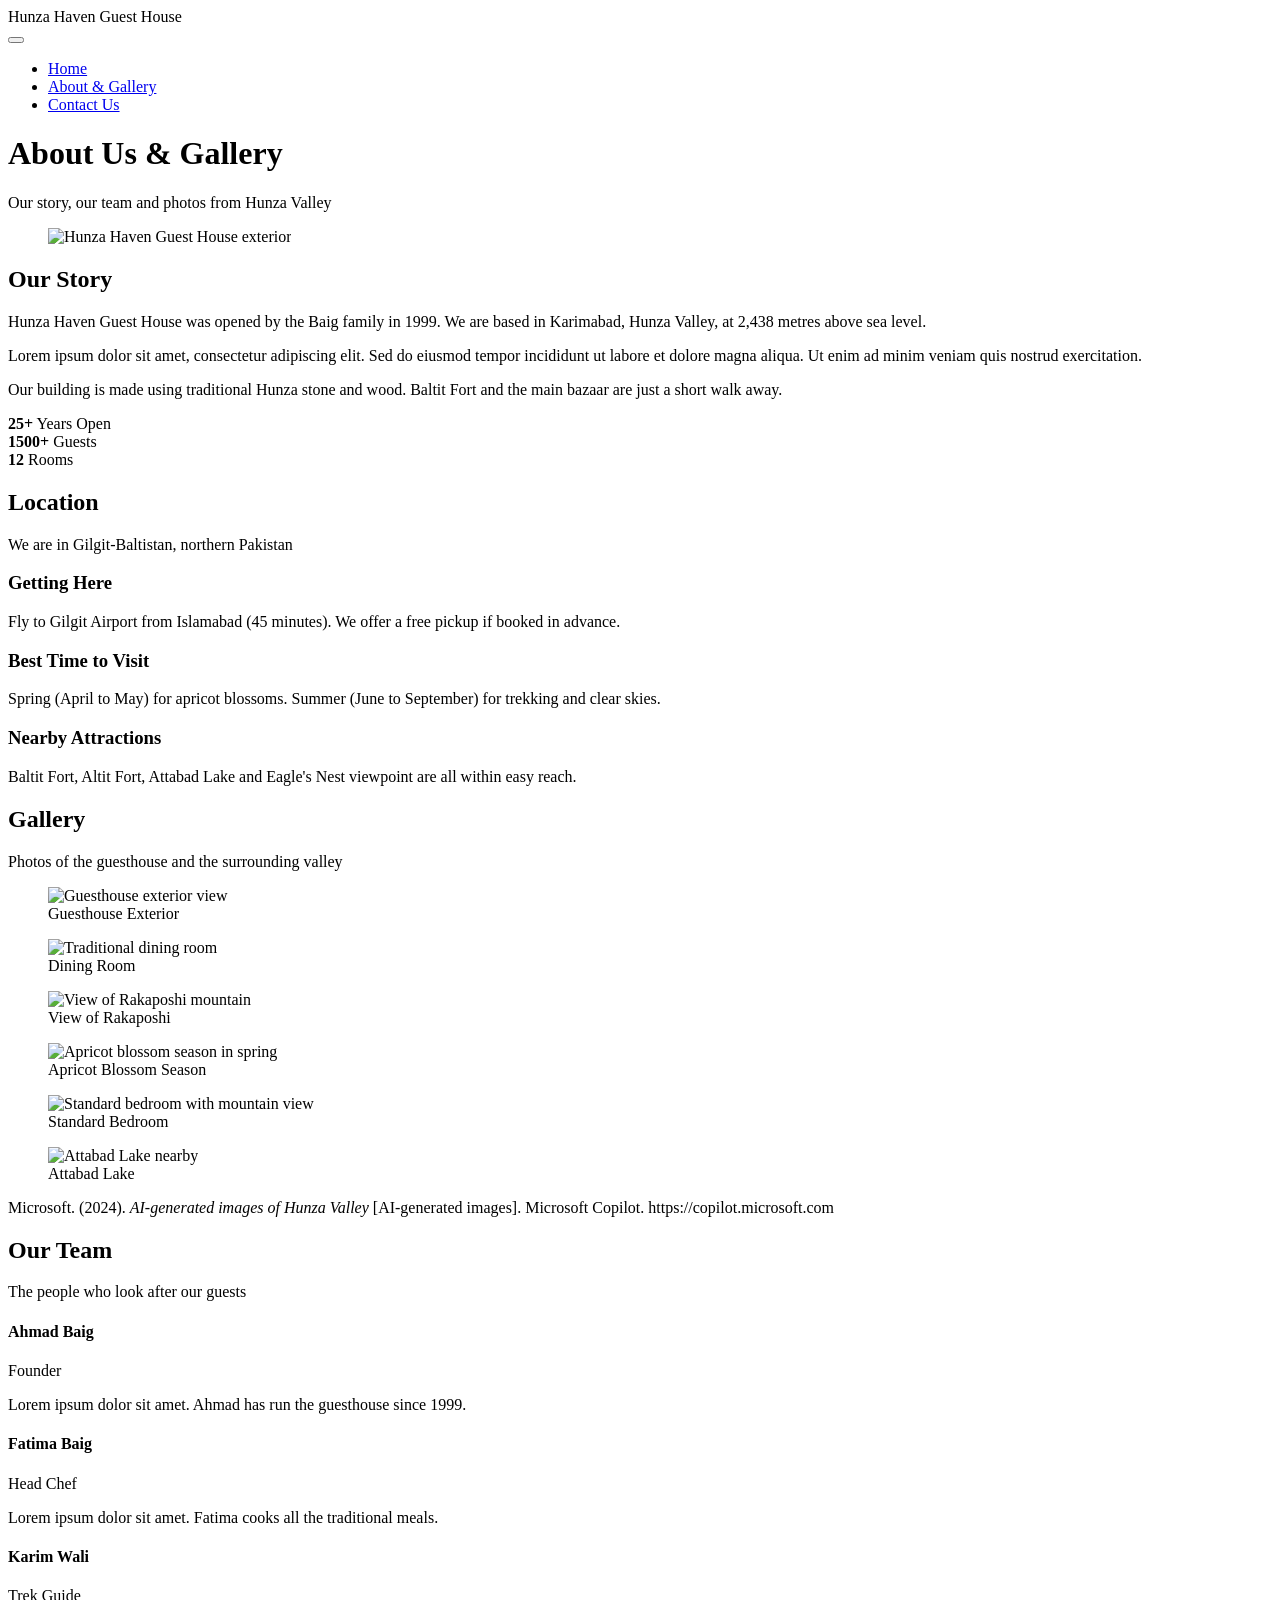
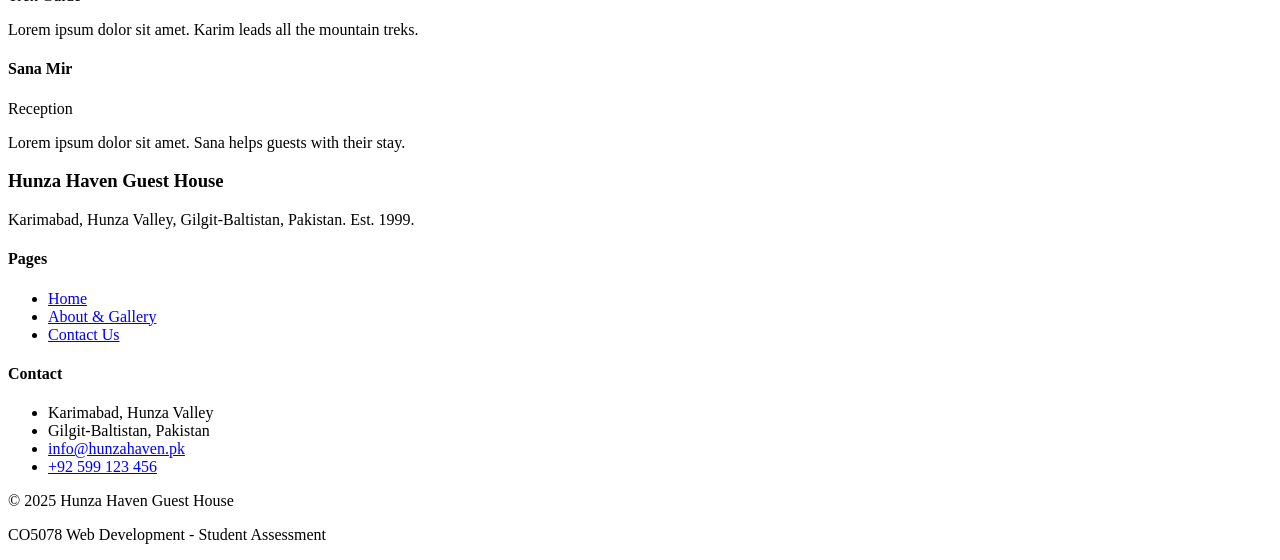
==== about.html @ 87c677ec "Add files via upload new" ====
﻿<!DOCTYPE html>
<!--
    Hunza Haven Guest House - About Us & Gallery
    Student: CO5078 Web Development Assessment 1
    Validated: https://validator.w3.org
-->
<html lang="en">
<head>
    <meta charset="UTF-8" />
    <meta name="viewport" content="width=device-width, initial-scale=1.0" />
    <meta name="description" content="About Hunza Haven Guest House - our story, team and gallery." />
    <title>About &amp; Gallery | Hunza Haven Guest House</title>
    <link rel="stylesheet" href="root/style.css" />
</head>
<body>

    <!-- Navigation -->
    <nav>
        <div class="site-name">Hunza Haven Guest House</div>

        <button class="hamburger" id="hamburger" aria-label="Open navigation menu">
            <span></span>
            <span></span>
            <span></span>
        </button>

        <ul class="nav-links" id="navLinks">
            <li><a href="index.html">Home</a></li>
            <li><a href="about.html" class="active">About &amp; Gallery</a></li>
            <li><a href="contact.html">Contact Us</a></li>
        </ul>
    </nav>

    <!-- Page Header -->
    <header class="page-header">
        <h1>About Us &amp; Gallery</h1>
        <p>Our story, our team and photos from Hunza Valley</p>
    </header>

    <!-- Main Content -->
    <main>

        <!-- About -->
        <section>
            <div class="about-flex">

                <!-- Image placeholder - replace with real photo when available -->
                <!-- Image generated using Microsoft Copilot AI (2024). Hunza guesthouse [AI-generated image]. Microsoft. https://copilot.microsoft.com -->
                <figure>
                    <img src="assets/image7.jpg" alt="Hunza Haven Guest House exterior" class="about-img" />
                    <figcaption style="display:none;">Hunza Haven Guest House, Karimabad</figcaption>
                </figure>

                <div class="about-text">
                    <h2>Our Story</h2>
                    <p>Hunza Haven Guest House was opened by the Baig family in 1999. We are based in Karimabad, Hunza Valley, at 2,438 metres above sea level.</p>
                    <p>Lorem ipsum dolor sit amet, consectetur adipiscing elit. Sed do eiusmod tempor incididunt ut labore et dolore magna aliqua. Ut enim ad minim veniam quis nostrud exercitation.</p>
                    <p>Our building is made using traditional Hunza stone and wood. Baltit Fort and the main bazaar are just a short walk away.</p>

                    <div class="stats">
                        <div class="stat">
                            <strong>25+</strong>
                            <span>Years Open</span>
                        </div>
                        <div class="stat">
                            <strong>1500+</strong>
                            <span>Guests</span>
                        </div>
                        <div class="stat">
                            <strong>12</strong>
                            <span>Rooms</span>
                        </div>
                    </div>
                </div>

            </div>
        </section>

        <!-- Location -->
        <section class="grey">
            <h2 class="section-title">Location</h2>
            <p class="section-sub">We are in Gilgit-Baltistan, northern Pakistan</p>

            <div class="cards">
                <div class="card">
                    <h3>Getting Here</h3>
                    <p>Fly to Gilgit Airport from Islamabad (45 minutes). We offer a free pickup if booked in advance.</p>
                </div>
                <div class="card">
                    <h3>Best Time to Visit</h3>
                    <p>Spring (April to May) for apricot blossoms. Summer (June to September) for trekking and clear skies.</p>
                </div>
                <div class="card">
                    <h3>Nearby Attractions</h3>
                    <p>Baltit Fort, Altit Fort, Attabad Lake and Eagle's Nest viewpoint are all within easy reach.</p>
                </div>
            </div>
        </section>

        <!-- Gallery -->
        <section>
            <h2 class="section-title">Gallery</h2>
            <p class="section-sub">Photos of the guesthouse and the surrounding valley</p>

            <!--
                Image references (APA 7th):
                Microsoft. (2024). AI-generated images of Hunza Valley [AI-generated images]. Microsoft Copilot. https://copilot.microsoft.com
            -->
            <div class="gallery">

                <figure>
                    <!-- Replace image1.jpg with your own photo file name -->
                    <img src="assets/image1.jpg" alt="Guesthouse exterior view" class="gallery-img" />
                    <figcaption>Guesthouse Exterior</figcaption>
                </figure>

                <figure>
                    <!-- Replace image2.jpg with your own photo file name -->
                    <img src="assets/image2.jpg" alt="Traditional dining room" class="gallery-img" />
                    <figcaption>Dining Room</figcaption>
                </figure>

                <figure>
                    <!-- Replace image3.jpg with your own photo file name -->
                    <img src="assets/image3.jpg" alt="View of Rakaposhi mountain" class="gallery-img" />
                    <figcaption>View of Rakaposhi</figcaption>
                </figure>

                <figure>
                    <!-- Replace image4.jpg with your own photo file name -->
                    <img src="assets/image4.jpg" alt="Apricot blossom season in spring" class="gallery-img" />
                    <figcaption>Apricot Blossom Season</figcaption>
                </figure>

                <figure>
                    <!-- Replace image5.jpg with your own photo file name -->
                    <img src="assets/image5.jpg" alt="Standard bedroom with mountain view" class="gallery-img" />
                    <figcaption>Standard Bedroom</figcaption>
                </figure>

                <figure>
                    <!-- Replace image6.jpg with your own photo file name -->
                    <img src="assets/image6.jpg" alt="Attabad Lake nearby" class="gallery-img" />
                    <figcaption>Attabad Lake</figcaption>
                </figure>

            </div>

            <p class="ref-note">
                Microsoft. (2024). <em>AI-generated images of Hunza Valley</em> [AI-generated images]. Microsoft Copilot. https://copilot.microsoft.com
            </p>
        </section>

        <!-- Team -->
        <section class="grey">
            <h2 class="section-title">Our Team</h2>
            <p class="section-sub">The people who look after our guests</p>

            <div class="team-cards">

                <div class="team-card">
                    <div class="team-avatar" role="img" aria-label="Ahmad Baig photo placeholder"></div>
                    <h4>Ahmad Baig</h4>
                    <p class="role">Founder</p>
                    <p>Lorem ipsum dolor sit amet. Ahmad has run the guesthouse since 1999.</p>
                </div>

                <div class="team-card">
                    <div class="team-avatar" role="img" aria-label="Fatima Baig photo placeholder"></div>
                    <h4>Fatima Baig</h4>
                    <p class="role">Head Chef</p>
                    <p>Lorem ipsum dolor sit amet. Fatima cooks all the traditional meals.</p>
                </div>

                <div class="team-card">
                    <div class="team-avatar" role="img" aria-label="Karim Wali photo placeholder"></div>
                    <h4>Karim Wali</h4>
                    <p class="role">Trek Guide</p>
                    <p>Lorem ipsum dolor sit amet. Karim leads all the mountain treks.</p>
                </div>

                <div class="team-card">
                    <div class="team-avatar" role="img" aria-label="Sana Mir photo placeholder"></div>
                    <h4>Sana Mir</h4>
                    <p class="role">Reception</p>
                    <p>Lorem ipsum dolor sit amet. Sana helps guests with their stay.</p>
                </div>

            </div>
        </section>

    </main>

    <!-- Footer -->
    <footer>
        <div class="footer-flex">
            <div class="footer-brand">
                <h3>Hunza Haven Guest House</h3>
                <p>Karimabad, Hunza Valley, Gilgit-Baltistan, Pakistan. Est. 1999.</p>
            </div>
            <div class="footer-col">
                <h4>Pages</h4>
                <ul>
                    <li><a href="index.html">Home</a></li>
                    <li><a href="about.html">About &amp; Gallery</a></li>
                    <li><a href="contact.html">Contact Us</a></li>
                </ul>
            </div>
            <div class="footer-col">
                <h4>Contact</h4>
                <ul>
                    <li><span>Karimabad, Hunza Valley</span></li>
                    <li><span>Gilgit-Baltistan, Pakistan</span></li>
                    <li><a href="mailto:info@hunzahaven.pk">info@hunzahaven.pk</a></li>
                    <li><a href="tel:+92599123456">+92 599 123 456</a></li>
                </ul>
            </div>
        </div>
        <div class="footer-bottom">
            <p>&copy; 2025 Hunza Haven Guest House</p>
            <p>CO5078 Web Development - Student Assessment</p>
        </div>
    </footer>

    <script src="root/main.js"></script>
</body>
</html>
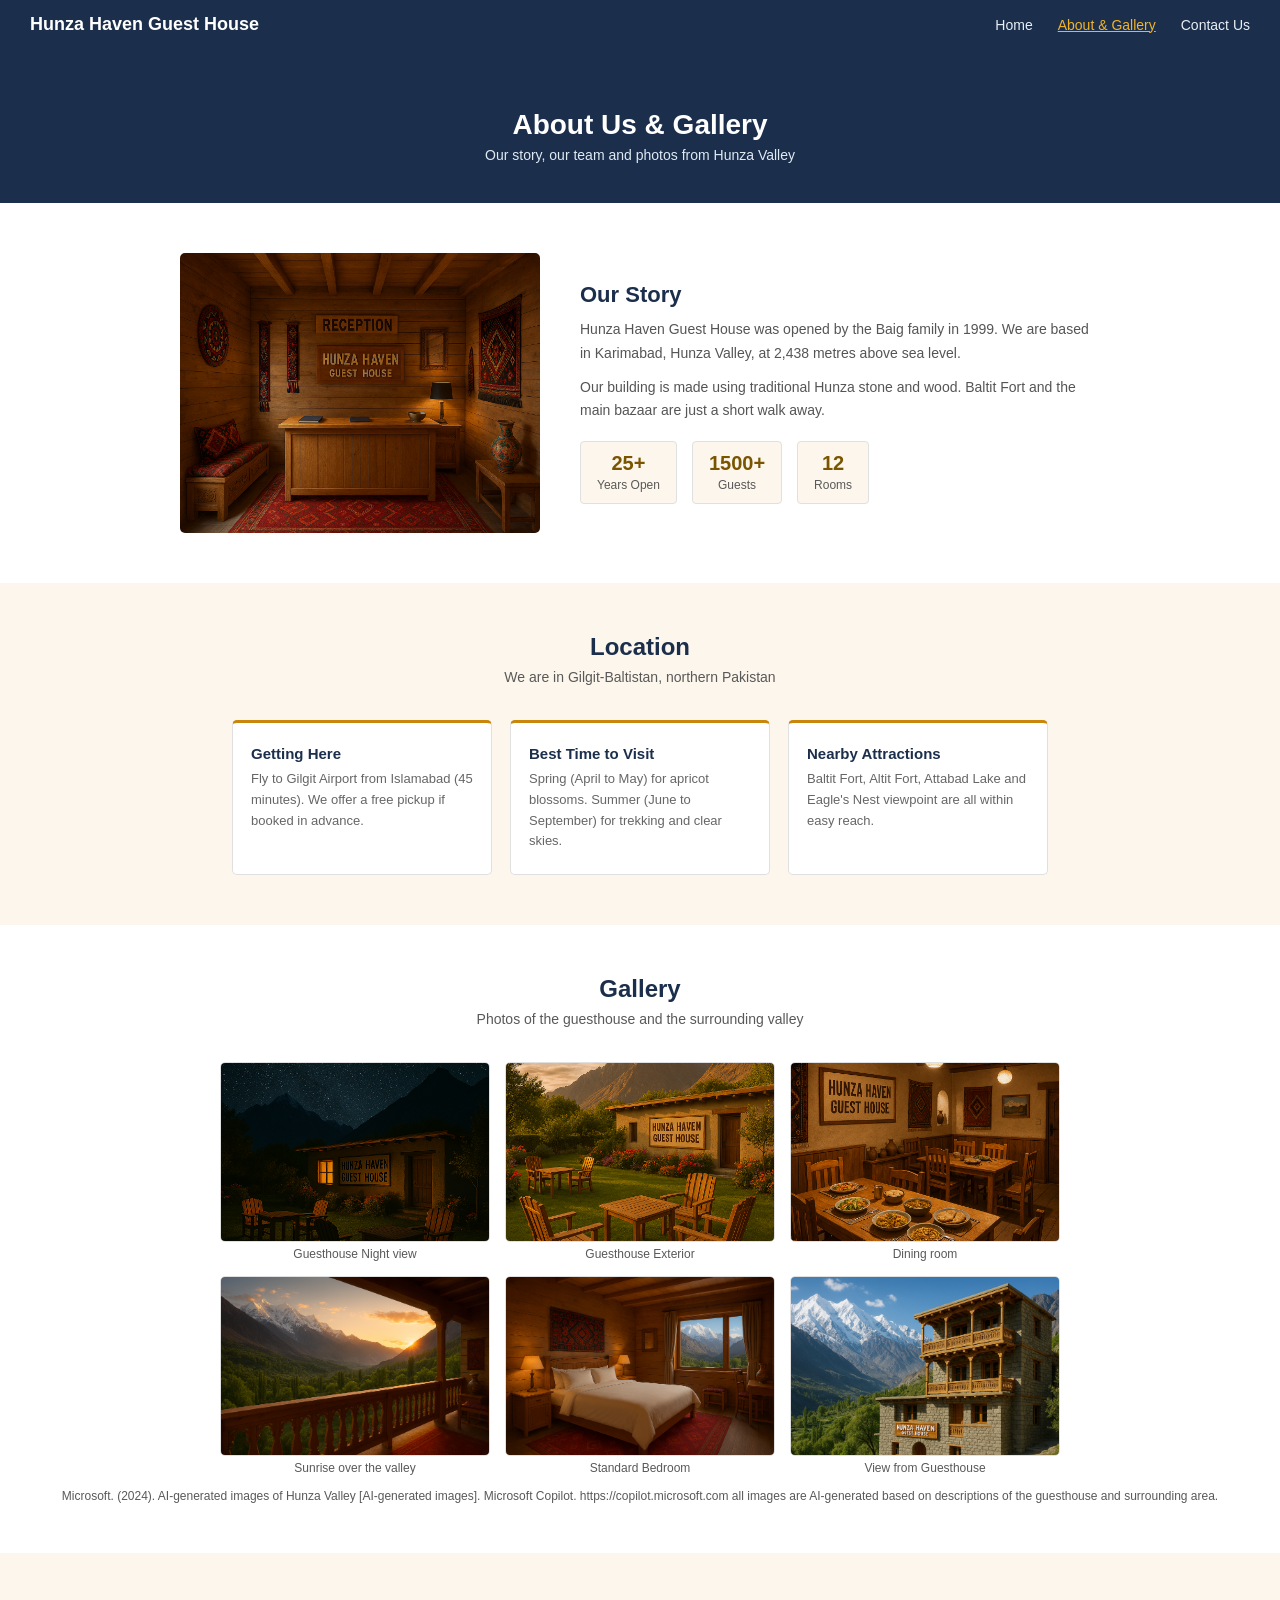
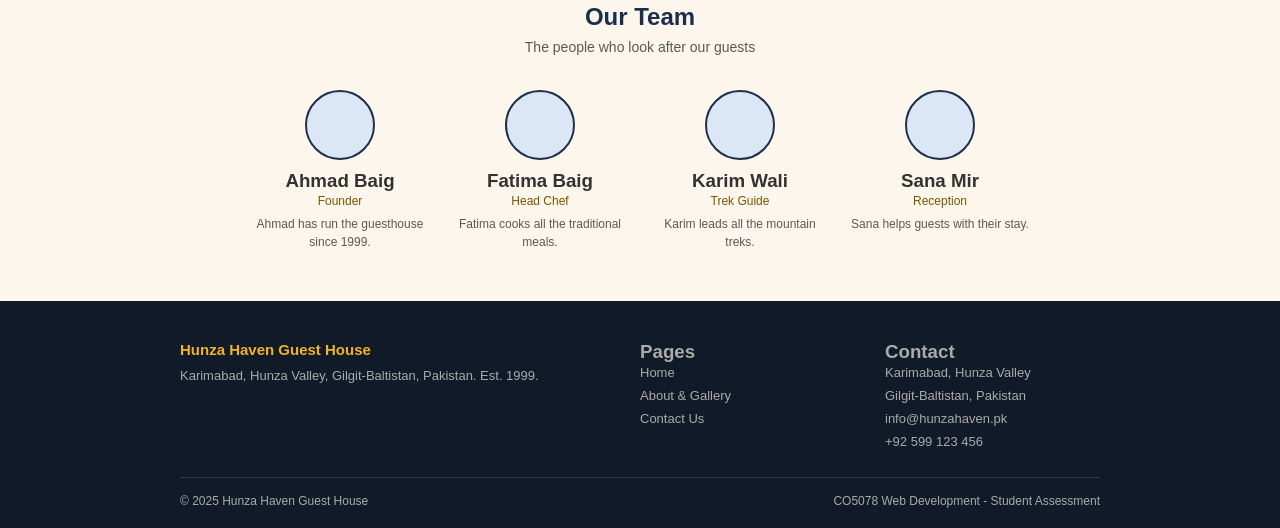
==== commit 0211ad11: "all changes" ====
--- a/about.html
+++ b/about.html
@@ -1,29 +1,20 @@
 ﻿<!DOCTYPE html>
-<!--
-    Hunza Haven Guest House - About Us & Gallery
-    Student: CO5078 Web Development Assessment 1
-    Validated: https://validator.w3.org
--->
 <html lang="en">
 <head>
-    <meta charset="UTF-8" />
-    <meta name="viewport" content="width=device-width, initial-scale=1.0" />
-    <meta name="description" content="About Hunza Haven Guest House - our story, team and gallery." />
+    <meta charset="UTF-8">
+    <meta name="viewport" content="width=device-width, initial-scale=1.0">
+    <meta name="description" content="About Hunza Haven Guest House - our story, team and gallery.">
     <title>About &amp; Gallery | Hunza Haven Guest House</title>
-    <link rel="stylesheet" href="root/style.css" />
+    <link rel="stylesheet" href="root/style.css">
 </head>
 <body>
-
-    <!-- Navigation -->
     <nav>
         <div class="site-name">Hunza Haven Guest House</div>
-
         <button class="hamburger" id="hamburger" aria-label="Open navigation menu">
             <span></span>
             <span></span>
             <span></span>
         </button>
-
         <ul class="nav-links" id="navLinks">
             <li><a href="index.html">Home</a></li>
             <li><a href="about.html" class="active">About &amp; Gallery</a></li>
@@ -31,32 +22,22 @@
         </ul>
     </nav>
 
-    <!-- Page Header -->
     <header class="page-header">
         <h1>About Us &amp; Gallery</h1>
         <p>Our story, our team and photos from Hunza Valley</p>
     </header>
 
-    <!-- Main Content -->
     <main>
-
-        <!-- About -->
-        <section>
+        <section aria-labelledby="about-heading">
             <div class="about-flex">
-
-                <!-- Image placeholder - replace with real photo when available -->
-                <!-- Image generated using Microsoft Copilot AI (2024). Hunza guesthouse [AI-generated image]. Microsoft. https://copilot.microsoft.com -->
                 <figure>
-                    <img src="assets/image7.jpg" alt="Hunza Haven Guest House exterior" class="about-img" />
+                    <img src="assets/image7.jpg" alt="Hunza Haven Guest House exterior" class="about-img">
                     <figcaption style="display:none;">Hunza Haven Guest House, Karimabad</figcaption>
                 </figure>
-
                 <div class="about-text">
-                    <h2>Our Story</h2>
+                    <h2 id="about-heading">Our Story</h2>
                     <p>Hunza Haven Guest House was opened by the Baig family in 1999. We are based in Karimabad, Hunza Valley, at 2,438 metres above sea level.</p>
-                    <p>Lorem ipsum dolor sit amet, consectetur adipiscing elit. Sed do eiusmod tempor incididunt ut labore et dolore magna aliqua. Ut enim ad minim veniam quis nostrud exercitation.</p>
                     <p>Our building is made using traditional Hunza stone and wood. Baltit Fort and the main bazaar are just a short walk away.</p>
-
                     <div class="stats">
                         <div class="stat">
                             <strong>25+</strong>
@@ -72,15 +53,12 @@
                         </div>
                     </div>
                 </div>
-
             </div>
         </section>
 
-        <!-- Location -->
         <section class="grey">
             <h2 class="section-title">Location</h2>
             <p class="section-sub">We are in Gilgit-Baltistan, northern Pakistan</p>
-
             <div class="cards">
                 <div class="card">
                     <h3>Getting Here</h3>
@@ -97,101 +75,72 @@
             </div>
         </section>
 
-        <!-- Gallery -->
-        <section>
-            <h2 class="section-title">Gallery</h2>
+        <section aria-labelledby="gallery-heading">
+            <h2 id="gallery-heading" class="section-title">Gallery</h2>
             <p class="section-sub">Photos of the guesthouse and the surrounding valley</p>
-
-            <!--
-                Image references (APA 7th):
-                Microsoft. (2024). AI-generated images of Hunza Valley [AI-generated images]. Microsoft Copilot. https://copilot.microsoft.com
-            -->
             <div class="gallery">
-
                 <figure>
-                    <!-- Replace image1.jpg with your own photo file name -->
-                    <img src="assets/image1.jpg" alt="Guesthouse exterior view" class="gallery-img" />
+                    <img src="assets/image1.jpg" alt="Guesthouse exterior view" class="gallery-img">
+                    <figcaption>Guesthouse Night view</figcaption>
+                </figure>
+                <figure>
+                    <img src="assets/image2.jpg" alt="Traditional dining room" class="gallery-img">
                     <figcaption>Guesthouse Exterior</figcaption>
                 </figure>
-
                 <figure>
-                    <!-- Replace image2.jpg with your own photo file name -->
-                    <img src="assets/image2.jpg" alt="Traditional dining room" class="gallery-img" />
-                    <figcaption>Dining Room</figcaption>
+                    <img src="assets/image3.jpg" alt="View of Rakaposhi mountain" class="gallery-img">
+                    <figcaption>Dining room </figcaption>
                 </figure>
-
                 <figure>
-                    <!-- Replace image3.jpg with your own photo file name -->
-                    <img src="assets/image3.jpg" alt="View of Rakaposhi mountain" class="gallery-img" />
-                    <figcaption>View of Rakaposhi</figcaption>
+                    <img src="assets/image4.jpg" alt="Apricot blossom season in spring" class="gallery-img">
+                    <figcaption>Sunrise over the valley</figcaption>
                 </figure>
-
                 <figure>
-                    <!-- Replace image4.jpg with your own photo file name -->
-                    <img src="assets/image4.jpg" alt="Apricot blossom season in spring" class="gallery-img" />
-                    <figcaption>Apricot Blossom Season</figcaption>
-                </figure>
-
-                <figure>
-                    <!-- Replace image5.jpg with your own photo file name -->
-                    <img src="assets/image5.jpg" alt="Standard bedroom with mountain view" class="gallery-img" />
+                    <img src="assets/image5.jpg" alt="Standard bedroom with mountain view" class="gallery-img">
                     <figcaption>Standard Bedroom</figcaption>
                 </figure>
-
                 <figure>
-                    <!-- Replace image6.jpg with your own photo file name -->
-                    <img src="assets/image6.jpg" alt="Attabad Lake nearby" class="gallery-img" />
-                    <figcaption>Attabad Lake</figcaption>
+                    <img src="assets/image6.jpg" alt="Attabad Lake nearby" class="gallery-img">
+                    <figcaption>View from Guesthouse</figcaption>
                 </figure>
-
             </div>
-
             <p class="ref-note">
-                Microsoft. (2024). <em>AI-generated images of Hunza Valley</em> [AI-generated images]. Microsoft Copilot. https://copilot.microsoft.com
-            </p>
+                Microsoft. (2024). AI-generated images of Hunza Valley [AI-generated images]. Microsoft Copilot. https://copilot.microsoft.com
+                all images are AI-generated based on descriptions of the guesthouse and surrounding area.</p>
         </section>
 
-        <!-- Team -->
         <section class="grey">
             <h2 class="section-title">Our Team</h2>
             <p class="section-sub">The people who look after our guests</p>
-
             <div class="team-cards">
-
                 <div class="team-card">
                     <div class="team-avatar" role="img" aria-label="Ahmad Baig photo placeholder"></div>
-                    <h4>Ahmad Baig</h4>
+                    <h3>Ahmad Baig</h3>
                     <p class="role">Founder</p>
-                    <p>Lorem ipsum dolor sit amet. Ahmad has run the guesthouse since 1999.</p>
+                    <p>Ahmad has run the guesthouse since 1999.</p>
                 </div>
-
                 <div class="team-card">
                     <div class="team-avatar" role="img" aria-label="Fatima Baig photo placeholder"></div>
-                    <h4>Fatima Baig</h4>
+                    <h3>Fatima Baig</h3>
                     <p class="role">Head Chef</p>
-                    <p>Lorem ipsum dolor sit amet. Fatima cooks all the traditional meals.</p>
+                    <p>Fatima cooks all the traditional meals.</p>
                 </div>
-
                 <div class="team-card">
                     <div class="team-avatar" role="img" aria-label="Karim Wali photo placeholder"></div>
-                    <h4>Karim Wali</h4>
+                    <h3>Karim Wali</h3>
                     <p class="role">Trek Guide</p>
-                    <p>Lorem ipsum dolor sit amet. Karim leads all the mountain treks.</p>
+                    <p>Karim leads all the mountain treks.</p>
                 </div>
-
                 <div class="team-card">
                     <div class="team-avatar" role="img" aria-label="Sana Mir photo placeholder"></div>
-                    <h4>Sana Mir</h4>
+                    <h3>Sana Mir</h3>
                     <p class="role">Reception</p>
-                    <p>Lorem ipsum dolor sit amet. Sana helps guests with their stay.</p>
+                    <p>Sana helps guests with their stay.</p>
                 </div>
-
             </div>
         </section>
-
     </main>
 
-    <!-- Footer -->
     <footer>
         <div class="footer-flex">
             <div class="footer-brand">
@@ -199,7 +148,7 @@
                 <p>Karimabad, Hunza Valley, Gilgit-Baltistan, Pakistan. Est. 1999.</p>
             </div>
             <div class="footer-col">
-                <h4>Pages</h4>
+                <h3>Pages</h3>
                 <ul>
                     <li><a href="index.html">Home</a></li>
                     <li><a href="about.html">About &amp; Gallery</a></li>
@@ -207,7 +156,7 @@
                 </ul>
             </div>
             <div class="footer-col">
-                <h4>Contact</h4>
+                <h3>Contact</h3>
                 <ul>
                     <li><span>Karimabad, Hunza Valley</span></li>
                     <li><span>Gilgit-Baltistan, Pakistan</span></li>
@@ -221,7 +170,6 @@
             <p>CO5078 Web Development - Student Assessment</p>
         </div>
     </footer>
-
     <script src="root/main.js"></script>
 </body>
 </html>
--- a/root/style.css
+++ b/root/style.css
@@ -0,0 +1,686 @@
+﻿* {
+    margin: 0;
+    padding: 0;
+    box-sizing: border-box;
+}
+
+body {
+    font-family: 'Poppins', sans-serif;
+    background-color: #ffffff;
+    color: #333333;
+}
+
+a {
+    text-decoration: none;
+    color: inherit;
+}
+
+
+
+nav {
+    background-color: #1b2e4b;
+    padding: 14px 30px;
+    display: flex;
+    justify-content: space-between;
+    align-items: center;
+}
+
+.site-name {
+    color: #ffffff;
+    font-size: 18px;
+    font-weight: 600;
+}
+
+.nav-links {
+    list-style: none;
+    display: flex;
+    gap: 25px;
+}
+
+.nav-links a {
+    color: #e8eef5;
+    font-size: 14px;
+}
+
+.nav-links a:hover,
+.nav-links a.active {
+    color: #f0b429;
+    text-decoration: underline;
+}
+
+.hamburger {
+    display: none;
+    flex-direction: column;
+    gap: 5px;
+    background: none;
+    border: none;
+    cursor: pointer;
+}
+
+.hamburger span {
+    display: block;
+    width: 22px;
+    height: 2px;
+    background-color: #ffffff;
+}
+
+
+
+.hero {
+    background-color: #1b2e4b;
+    color: #ffffff;
+    text-align: center;
+    padding: 70px 30px;
+}
+
+.hero h1 {
+    font-size: 32px;
+    margin-bottom: 12px;
+}
+
+.hero p {
+    font-size: 15px;
+    max-width: 520px;
+    margin: 0 auto 25px;
+    line-height: 1.7;
+    color: #e0eaf4;
+}
+
+.btn {
+    display: inline-block;
+    padding: 10px 24px;
+    border-radius: 4px;
+    font-size: 14px;
+    font-weight: 600;
+    border: 2px solid #f0b429;
+    color: #f0b429;
+    margin: 4px;
+}
+
+.btn:hover {
+    background-color: #f0b429;
+    color: #1b2e4b;
+}
+
+
+
+.page-header {
+    background-color: #1b2e4b;
+    color: #ffffff;
+    text-align: center;
+    padding: 60px 30px 40px;
+}
+
+.page-header h1 {
+    font-size: 28px;
+    margin-bottom: 6px;
+}
+
+.page-header p {
+    font-size: 14px;
+    color: #e0eaf4;
+}
+
+
+
+section {
+    padding: 50px 30px;
+}
+
+.grey {
+    background-color: #fdf6ec;
+}
+
+.section-title {
+    font-size: 24px;
+    color: #1b2e4b;
+    margin-bottom: 8px;
+    text-align: center;
+}
+
+.section-sub {
+    font-size: 14px;
+    color: #595959;
+    text-align: center;
+    margin-bottom: 35px;
+}
+
+
+
+.cards {
+    display: flex;
+    flex-wrap: wrap;
+    gap: 18px;
+    justify-content: center;
+}
+
+.card {
+    border: 1px solid #e0e0e0;
+    border-top: 3px solid #c8860a;
+    border-radius: 5px;
+    padding: 22px 18px;
+    width: 260px;
+    background-color: #ffffff;
+}
+
+.card h3 {
+    font-size: 15px;
+    color: #1b2e4b;
+    margin-bottom: 7px;
+}
+
+.card p {
+    font-size: 13px;
+    color: #666666;
+    line-height: 1.6;
+}
+
+/* ROOMS*/
+
+.room-card {
+    border: 1px solid #e0e0e0;
+    border-radius: 5px;
+    overflow: hidden;
+    width: 280px;
+    background-color: #ffffff;
+}
+
+.room-img {
+    background-color: #dce7f5;
+    height: 160px;
+    display: flex;
+    align-items: center;
+    justify-content: center;
+    font-size: 14px;
+    color: #1b2e4b;
+    font-weight: 600;
+}
+
+.room-info {
+    padding: 16px;
+}
+
+.room-info h3 {
+    font-size: 15px;
+    color: #1b2e4b;
+    margin-bottom: 5px;
+}
+
+.room-info p {
+    font-size: 13px;
+    color: #666666;
+    margin-bottom: 8px;
+    line-height: 1.5;
+}
+
+.room-info .price {
+    font-weight: 600;
+    color: #7a5500;
+    font-size: 14px;
+}
+
+
+
+.green-banner {
+    background-color: #1b2e4b;
+    color: #ffffff;
+    text-align: center;
+    padding: 50px 30px;
+}
+
+.green-banner h2 {
+    font-size: 22px;
+    margin-bottom: 10px;
+}
+
+.green-banner p {
+    font-size: 14px;
+    color: #e0eaf4;
+    margin-bottom: 20px;
+}
+
+
+
+.about-flex {
+    display: flex;
+    flex-wrap: wrap;
+    gap: 40px;
+    align-items: center;
+    max-width: 920px;
+    margin: 0 auto;
+}
+
+.about-img {
+    width: 360px;
+    height: 280px;
+    background-color: #dce7f5;
+    border-radius: 5px;
+    display: flex;
+    align-items: center;
+    justify-content: center;
+    font-size: 14px;
+    color: #1b2e4b;
+    font-weight: 600;
+    flex-shrink: 0;
+}
+
+.about-text {
+    flex: 1;
+    min-width: 240px;
+}
+
+.about-text h2 {
+    font-size: 22px;
+    color: #1b2e4b;
+    margin-bottom: 10px;
+}
+
+.about-text p {
+    font-size: 14px;
+    color: #555555;
+    line-height: 1.7;
+    margin-bottom: 10px;
+}
+
+.stats {
+    display: flex;
+    gap: 15px;
+    margin-top: 18px;
+    flex-wrap: wrap;
+}
+
+.stat {
+    border: 1px solid #e0e0e0;
+    padding: 10px 16px;
+    border-radius: 4px;
+    text-align: center;
+    background-color: #fdf6ec;
+}
+
+.stat strong {
+    display: block;
+    font-size: 20px;
+    color: #7a5500;
+}
+
+.stat span {
+    font-size: 12px;
+    color: #595959;
+}
+
+/* GALLERY*/
+
+.gallery {
+    display: flex;
+    flex-wrap: wrap;
+    gap: 15px;
+    justify-content: center;
+    max-width: 920px;
+    margin: 0 auto;
+}
+
+.gallery figure {
+    width: 270px;
+}
+
+.gallery-img {
+    width: 100%;
+    height: 180px;
+    object-fit: cover;
+    border-radius: 5px;
+    border: 1px solid #e0e0e0;
+    display: block;
+    background-color: #dce7f5;
+}
+
+.gallery figcaption {
+    font-size: 12px;
+    color: #595959;
+    text-align: center;
+    margin-top: 5px;
+}
+
+
+
+.team-cards {
+    display: flex;
+    flex-wrap: wrap;
+    gap: 20px;
+    justify-content: center;
+}
+
+.team-card {
+    text-align: center;
+    width: 180px;
+}
+
+.team-avatar {
+    width: 70px;
+    height: 70px;
+    background-color: #dce7f5;
+    border-radius: 50%;
+    margin: 0 auto 10px;
+    border: 2px solid #1b2e4b;
+}
+
+.team-card h4 {
+    font-size: 14px;
+    color: #1b2e4b;
+    margin-bottom: 2px;
+}
+
+.team-card .role {
+    font-size: 12px;
+    color: #7a5500;
+    margin-bottom: 5px;
+}
+
+.team-card p {
+    font-size: 12px;
+    color: #595959;
+    line-height: 1.5;
+}
+
+
+
+.contact-flex {
+    display: flex;
+    flex-wrap: wrap;
+    gap: 40px;
+    max-width: 920px;
+    margin: 0 auto;
+}
+
+.contact-info {
+    flex: 1;
+    min-width: 240px;
+}
+
+.contact-info h2 {
+    font-size: 20px;
+    color: #1b2e4b;
+    margin-bottom: 10px;
+}
+
+.contact-info > p {
+    font-size: 14px;
+    color: #666666;
+    line-height: 1.6;
+    margin-bottom: 20px;
+}
+
+.contact-item {
+    margin-bottom: 14px;
+}
+
+.contact-item strong {
+    display: block;
+    font-size: 13px;
+    color: #1b2e4b;
+    margin-bottom: 2px;
+}
+
+.contact-item span,
+.contact-item a {
+    font-size: 13px;
+    color: #666666;
+}
+
+.form-box {
+    flex: 1.4;
+    min-width: 260px;
+    background-color: #fdf6ec;
+    padding: 25px;
+    border-radius: 5px;
+    border: 1px solid #e0e0e0;
+}
+
+.form-box h3 {
+    font-size: 18px;
+    color: #1b2e4b;
+    margin-bottom: 18px;
+}
+
+.form-row {
+    display: flex;
+    gap: 14px;
+}
+
+.form-row .form-group {
+    flex: 1;
+}
+
+.form-group {
+    margin-bottom: 14px;
+}
+
+.form-group label {
+    display: block;
+    font-size: 13px;
+    font-weight: 600;
+    color: #444444;
+    margin-bottom: 4px;
+}
+
+.form-group input,
+.form-group textarea,
+.form-group select {
+    width: 100%;
+    padding: 9px 11px;
+    border: 1px solid #cccccc;
+    border-radius: 4px;
+    font-family: 'Poppins', sans-serif;
+    font-size: 13px;
+    background-color: #ffffff;
+    outline: none;
+    color: #333333;
+}
+
+.form-group input:focus,
+.form-group textarea:focus,
+.form-group select:focus {
+    border-color: #1b2e4b;
+}
+
+.form-group textarea {
+    min-height: 100px;
+    resize: vertical;
+}
+
+.submit-btn {
+    width: 100%;
+    padding: 11px;
+    background-color: #1b2e4b;
+    color: #ffffff;
+    border: none;
+    border-radius: 4px;
+    font-family: 'Poppins', sans-serif;
+    font-size: 14px;
+    font-weight: 600;
+    cursor: pointer;
+}
+
+.submit-btn:hover {
+    background-color: #7a5500;
+}
+
+.form-message {
+    display: none;
+    margin-top: 12px;
+    padding: 10px;
+    border-radius: 4px;
+    font-size: 13px;
+}
+
+.form-message.success {
+    background-color: #d4edda;
+    color: #155724;
+    border: 1px solid #c3e6cb;
+    display: block;
+}
+
+.form-message.error {
+    background-color: #f8d7da;
+    color: #721c24;
+    border: 1px solid #f5c6cb;
+    display: block;
+}
+
+
+
+.map-wrapper {
+    max-width: 920px;
+    margin: 0 auto;
+    border-radius: 5px;
+    overflow: hidden;
+    border: 1px solid #e0e0e0;
+}
+
+.map-wrapper iframe {
+    width: 100%;
+    height: 360px;
+    border: 0;
+    display: block;
+}
+
+.ref-note,
+.gallery + p,
+.map-wrapper + p {
+    text-align: center;
+    font-size: 12px;
+    color: #595959 !important;
+    margin-top: 14px;
+}
+
+
+footer {
+    background-color: #111a28;
+    color: #aaaaaa;
+    padding: 40px 30px 20px;
+}
+
+.footer-flex {
+    display: flex;
+    flex-wrap: wrap;
+    gap: 30px;
+    max-width: 920px;
+    margin: 0 auto;
+    padding-bottom: 22px;
+    border-bottom: 1px solid #2a3a52;
+}
+
+.footer-brand {
+    flex: 2;
+    min-width: 200px;
+}
+
+.footer-brand h3 {
+    color: #f0b429;
+    font-size: 15px;
+    margin-bottom: 8px;
+}
+
+.footer-brand p {
+    font-size: 13px;
+    line-height: 1.6;
+}
+
+.footer-col {
+    flex: 1;
+    min-width: 130px;
+}
+
+.footer-col h4 {
+    color: #ffffff;
+    font-size: 13px;
+    margin-bottom: 10px;
+}
+
+.footer-col ul {
+    list-style: none;
+}
+
+.footer-col li {
+    margin-bottom: 5px;
+}
+
+.footer-col li a,
+.footer-col li span {
+    font-size: 13px;
+    color: #aaaaaa;
+}
+
+.footer-col li a:hover {
+    color: #f0b429;
+}
+
+.footer-bottom {
+    max-width: 920px;
+    margin: 16px auto 0;
+    display: flex;
+    justify-content: space-between;
+    flex-wrap: wrap;
+    font-size: 12px;
+    color: #aaaaaa;
+    gap: 5px;
+}
+
+/* MEDIA QUERIES */
+
+@media (max-width: 768px) {
+
+    .hamburger {
+        display: flex;
+    }
+
+    .nav-links {
+        display: none;
+        position: absolute;
+        top: 52px;
+        left: 0;
+        right: 0;
+        background-color: #1b2e4b;
+        flex-direction: column;
+        padding: 20px 30px;
+        gap: 14px;
+        z-index: 99;
+    }
+
+    .nav-links.open {
+        display: flex;
+    }
+
+    .hero h1 {
+        font-size: 24px;
+    }
+
+    .about-img {
+        width: 100%;
+    }
+
+    .form-row {
+        flex-direction: column;
+        gap: 0;
+    }
+
+    .footer-bottom {
+        flex-direction: column;
+        text-align: center;
+    }
+}
+
+@media (max-width: 480px) {
+
+    section {
+        padding: 35px 18px;
+    }
+
+    .card,
+    .room-card {
+        width: 100%;
+    }
+
+    .gallery figure {
+        width: 100%;
+    }
+}
